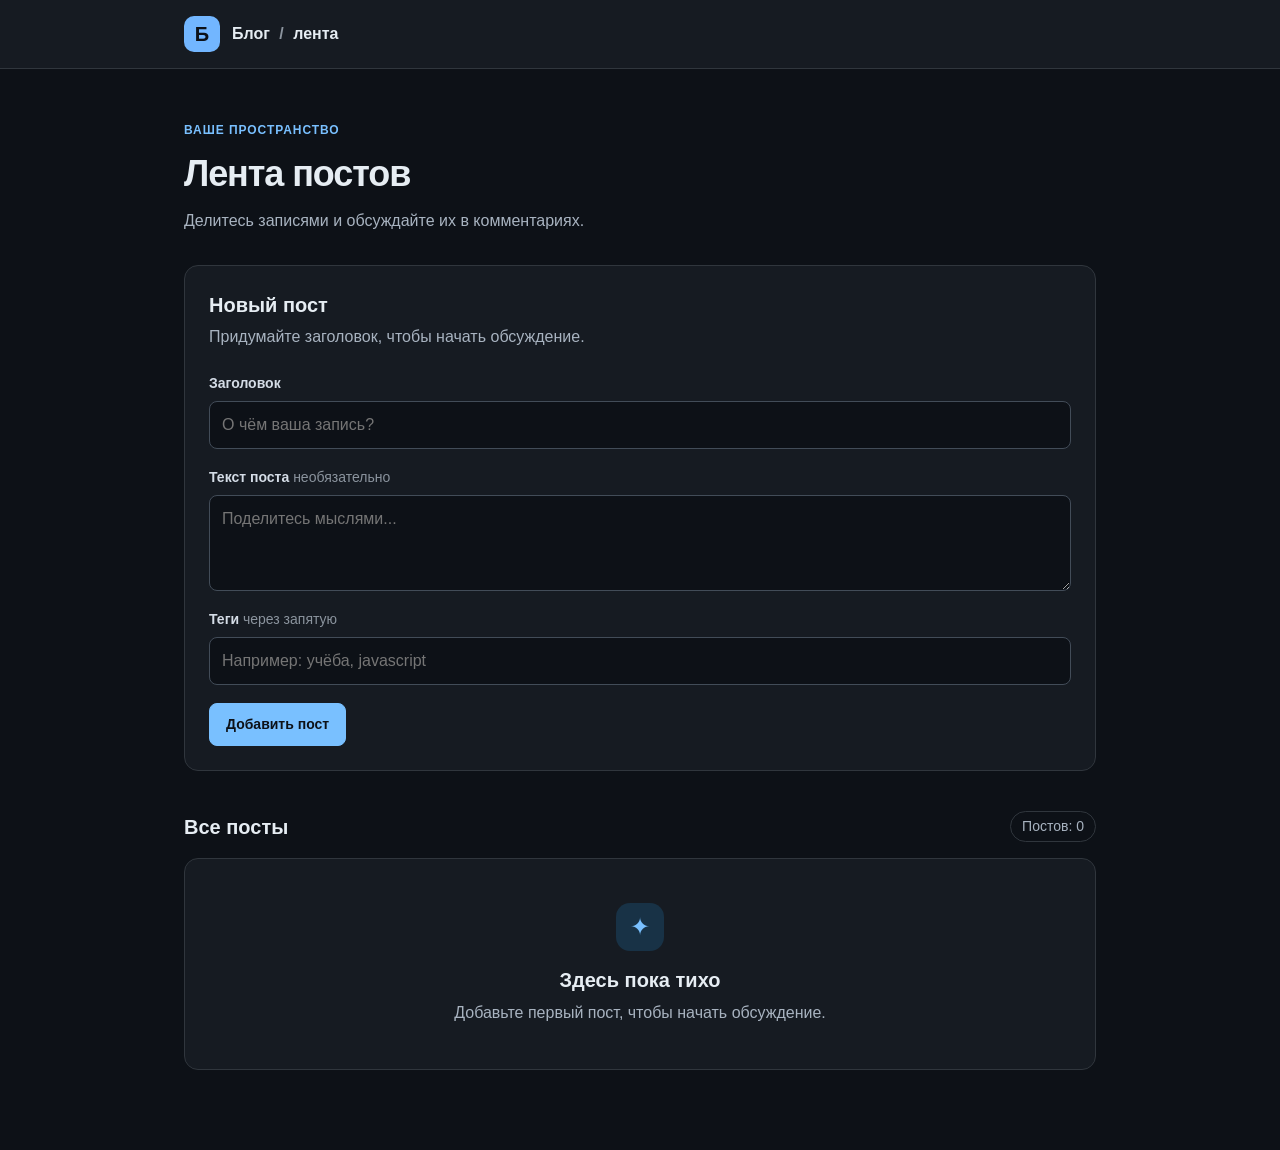
==== evdokimov.artem/lab4/index.html @ 64b87ba7 "Add lab 4 variant 10" ====
<!doctype html>
<html lang="ru">
  <head>
    <meta charset="utf-8" />
    <meta name="viewport" content="width=device-width, initial-scale=1" />
    <title>Лента постов</title>
    <link rel="icon" href="data:," />
    <link rel="stylesheet" href="styles.css" />
    <script type="module" src="main.js"></script>
  </head>
  <body>
    <header class="site-header">
      <div class="header-inner">
        <span class="brand-mark" aria-hidden="true">Б</span>
        <span class="brand-name">Блог <span> / </span> лента</span>
      </div>
    </header>
    <main class="page">
      <div class="page-heading">
        <div>
          <p class="eyebrow">ВАШЕ ПРОСТРАНСТВО</p>
          <h1>Лента постов</h1>
          <p class="page-description">
            Делитесь записями и обсуждайте их в комментариях.
          </p>
        </div>
      </div>
      <section class="composer" aria-labelledby="composer-title">
        <div class="section-heading">
          <div>
            <h2 id="composer-title">Новый пост</h2>
            <p>Придумайте заголовок, чтобы начать обсуждение.</p>
          </div>
        </div>
        <form class="post-form" data-testid="entity-form">
          <div class="field field-title">
            <label for="post-title">Заголовок</label>
            <input
              id="post-title"
              name="title"
              type="text"
              placeholder="О чём ваша запись?"
              required
            />
          </div>
          <div class="field field-content">
            <label for="post-content"
              >Текст поста <span class="optional">необязательно</span></label
            >
            <textarea
              id="post-content"
              name="content"
              rows="3"
              placeholder="Поделитесь мыслями..."
            ></textarea>
          </div>
          <div class="field field-tags">
            <label for="post-tags"
              >Теги <span class="optional">через запятую</span></label
            >
            <input
              id="post-tags"
              name="tags"
              type="text"
              placeholder="Например: учёба, javascript"
            />
          </div>
          <button class="primary-button" type="submit">Добавить пост</button>
        </form>
        <p class="error" role="alert" data-error></p>
      </section>
      <div class="feed-heading">
        <h2>Все посты</h2>
        <span class="count-badge">Постов: <span data-count>0</span></span>
      </div>
      <section
        class="feed"
        aria-label="Список постов"
        data-testid="entity-list"
      ></section>
      <div class="empty-state" data-empty>
        <div class="empty-icon" aria-hidden="true">✦</div>
        <h2>Здесь пока тихо</h2>
        <p>Добавьте первый пост, чтобы начать обсуждение.</p>
      </div>
    </main>
  </body>
</html>
---- evdokimov.artem/lab4/styles.css ----
* {
  box-sizing: border-box;
}

body {
  margin: 0;
  background: #0d1117;
  color: #e6edf3;
  font-family: Arial, sans-serif;
  font-size: 16px;
  line-height: 1.5;
}

.site-header {
  border-bottom: 1px solid #30363d;
  background: #161b22;
}

.header-inner {
  display: flex;
  align-items: center;
  gap: 12px;
  max-width: 960px;
  margin: auto;
  padding: 16px 24px;
}

.brand-mark {
  display: grid;
  width: 36px;
  height: 36px;
  place-items: center;
  border-radius: 10px;
  background: #72b6ff;
  color: #0d1117;
  font-size: 20px;
  font-weight: 700;
}

.brand-name {
  font-weight: 700;
}

.brand-name span {
  padding: 0 5px;
  color: #8b949e;
}

.page {
  max-width: 960px;
  margin: auto;
  padding: 52px 24px 80px;
}

.page-heading {
  margin-bottom: 32px;
}

.eyebrow,
.post-number {
  margin: 0 0 8px;
  color: #79c0ff;
  font-size: 12px;
  font-weight: 700;
  letter-spacing: 0.08em;
}

h1,
h2,
h3,
p {
  margin-top: 0;
}

h1 {
  margin-bottom: 8px;
  font-size: 36px;
  letter-spacing: -0.03em;
}

.page-description,
.section-heading p,
.hint,
.post-meta {
  margin-bottom: 0;
  color: #a8b3c0;
}

.composer,
.post-card,
.empty-state {
  border: 1px solid #30363d;
  border-radius: 14px;
  background: #161b22;
}

.composer {
  padding: 24px;
}

.section-heading h2,
.feed-heading h2 {
  margin: 0;
  font-size: 20px;
}

.section-heading p {
  margin-top: 5px;
}

.post-form {
  display: grid;
  grid-template-columns: 1fr;
  gap: 18px 16px;
  margin-top: 24px;
}

.field-content {
  grid-column: 1 / -1;
}

label {
  display: block;
  color: #d4dce6;
  font-size: 14px;
  font-weight: 700;
}

.optional {
  color: #8b949e;
  font-weight: 400;
}

input,
textarea {
  display: block;
  width: 100%;
  min-width: 0;
  margin-top: 7px;
  padding: 11px 12px;
  border: 1px solid #424c58;
  border-radius: 8px;
  background: #0d1117;
  color: #e6edf3;
  font: inherit;
  font-weight: 400;
}

textarea {
  resize: vertical;
}

button {
  padding: 10px 16px;
  border: 1px solid #424c58;
  border-radius: 8px;
  background: #21262d;
  color: #e6edf3;
  font: inherit;
  font-size: 14px;
  font-weight: 700;
  cursor: pointer;
}

input:focus,
textarea:focus,
summary:focus-visible,
button:focus-visible {
  outline: 2px solid #58a6ff;
  outline-offset: 2px;
}

button:hover {
  background: #303b49;
}

.post-form button {
  grid-column: 1 / -1;
  justify-self: start;
}

.primary-button {
  border-color: #79c0ff;
  background: #79c0ff;
  color: #0d1117;
}

.primary-button:hover {
  background: #a5d4ff;
}

.error {
  margin: 12px 0 0;
  color: #ff8c8c;
}

.error:empty {
  display: none;
}

.feed-heading {
  display: flex;
  align-items: center;
  justify-content: space-between;
  gap: 16px;
  margin: 40px 0 16px;
}

.count-badge {
  padding: 4px 11px;
  border: 1px solid #30363d;
  border-radius: 20px;
  color: #a8b3c0;
  font-size: 14px;
}

.feed {
  display: grid;
  gap: 14px;
}

.post-card {
  position: relative;
  padding: 24px;
  overflow-wrap: anywhere;
}

.post-summary {
  display: flex;
  align-items: center;
  justify-content: space-between;
  gap: 20px;
  padding-right: 150px;
  cursor: pointer;
  list-style: none;
}

.post-summary::-webkit-details-marker {
  display: none;
}

.card-title h2 {
  margin: 0 0 6px;
  font-size: 22px;
}

.post-meta {
  font-size: 14px;
}

.open-label {
  position: absolute;
  top: 24px;
  right: 24px;
  flex-shrink: 0;
  color: #79c0ff;
  font-size: 14px;
  font-weight: 700;
}

.post-content {
  margin-top: 20px;
  padding-top: 20px;
  border-top: 1px solid #30363d;
}

.post-text {
  margin: 0 0 24px;
  white-space: pre-wrap;
}

.block-label {
  margin: 0 0 10px;
  font-size: 15px;
}

.comment-heading,
.tag-heading {
  margin-top: 24px;
}

.hint {
  font-size: 14px;
}

.tags,
.comments {
  margin: 0 0 16px;
  padding: 0;
  list-style: none;
}

.tags {
  display: flex;
  flex-wrap: wrap;
  gap: 8px;
}

.tags li {
  display: flex;
  align-items: center;
  gap: 8px;
  padding: 5px 8px 5px 12px;
  border: 1px solid #275a80;
  border-radius: 20px;
  background: #102b40;
  color: #a5d4ff;
  font-size: 14px;
}

.remove-tag {
  padding: 0;
  border: 0;
  background: transparent;
  color: #a5d4ff;
  font-size: 20px;
  line-height: 1;
}

.inline-form {
  display: grid;
  gap: 12px;
  margin-top: 16px;
}

.inline-form button {
  justify-self: start;
}

.comment {
  margin-top: 12px;
  padding: 12px 14px;
  border-radius: 8px;
  background: #0d1117;
}

.comment strong {
  font-size: 14px;
}

.comment p {
  margin: 5px 0 0;
  white-space: pre-wrap;
}

.delete-post {
  margin-top: 22px;
  color: #ffaaa4;
}

.empty-state {
  padding: 44px 24px;
  text-align: center;
}

.empty-state[hidden] {
  display: none;
}

.empty-icon {
  display: grid;
  width: 48px;
  height: 48px;
  margin: 0 auto 14px;
  place-items: center;
  border-radius: 14px;
  background: #183246;
  color: #79c0ff;
  font-size: 24px;
}

.empty-state h2 {
  margin: 0 0 6px;
  font-size: 20px;
}

.empty-state p {
  margin: 0;
  color: #a8b3c0;
}

@media (width <= 560px) {
  .page {
    padding: 32px 16px 60px;
  }

  .header-inner {
    padding-right: 16px;
    padding-left: 16px;
  }

  .composer,
  .post-card {
    padding: 18px;
  }

  .post-form {
    grid-template-columns: 1fr;
  }

  .field-content,
  .post-form button {
    grid-column: auto;
  }
}

.edit-form {
  display: grid;
  gap: 12px;
}

.edit-form button {
  justify-self: start;
}

.header-tags {
  margin: 8px 0;
}

.edit-post {
  position: absolute;
  top: 24px;
  right: 105px;
  padding: 0;
  border: 0;
  background: transparent;
  color: #79c0ff;
  font-size: 14px;
  font-weight: 700;
}

.edit-post:hover {
  background: transparent;
  color: #a5d4ff;
}

.editing-tags {
  margin: 8px 150px 0 0;
}

.tags .add-tag-item {
  padding: 0;
  border-color: #3a624a;
  background: #163a27;
}

.add-tag-button {
  padding: 5px 12px;
  border: 0;
  border-radius: 20px;
  background: transparent;
  color: #91e3ab;
}

.add-tag-button:hover {
  background: #235238;
}

.tag-form:not([hidden]) {
  display: flex;
  gap: 6px;
  padding: 4px;
}

.tag-form input {
  width: 150px;
  padding: 4px 8px;
}

.tag-form button {
  padding: 4px 8px;
}
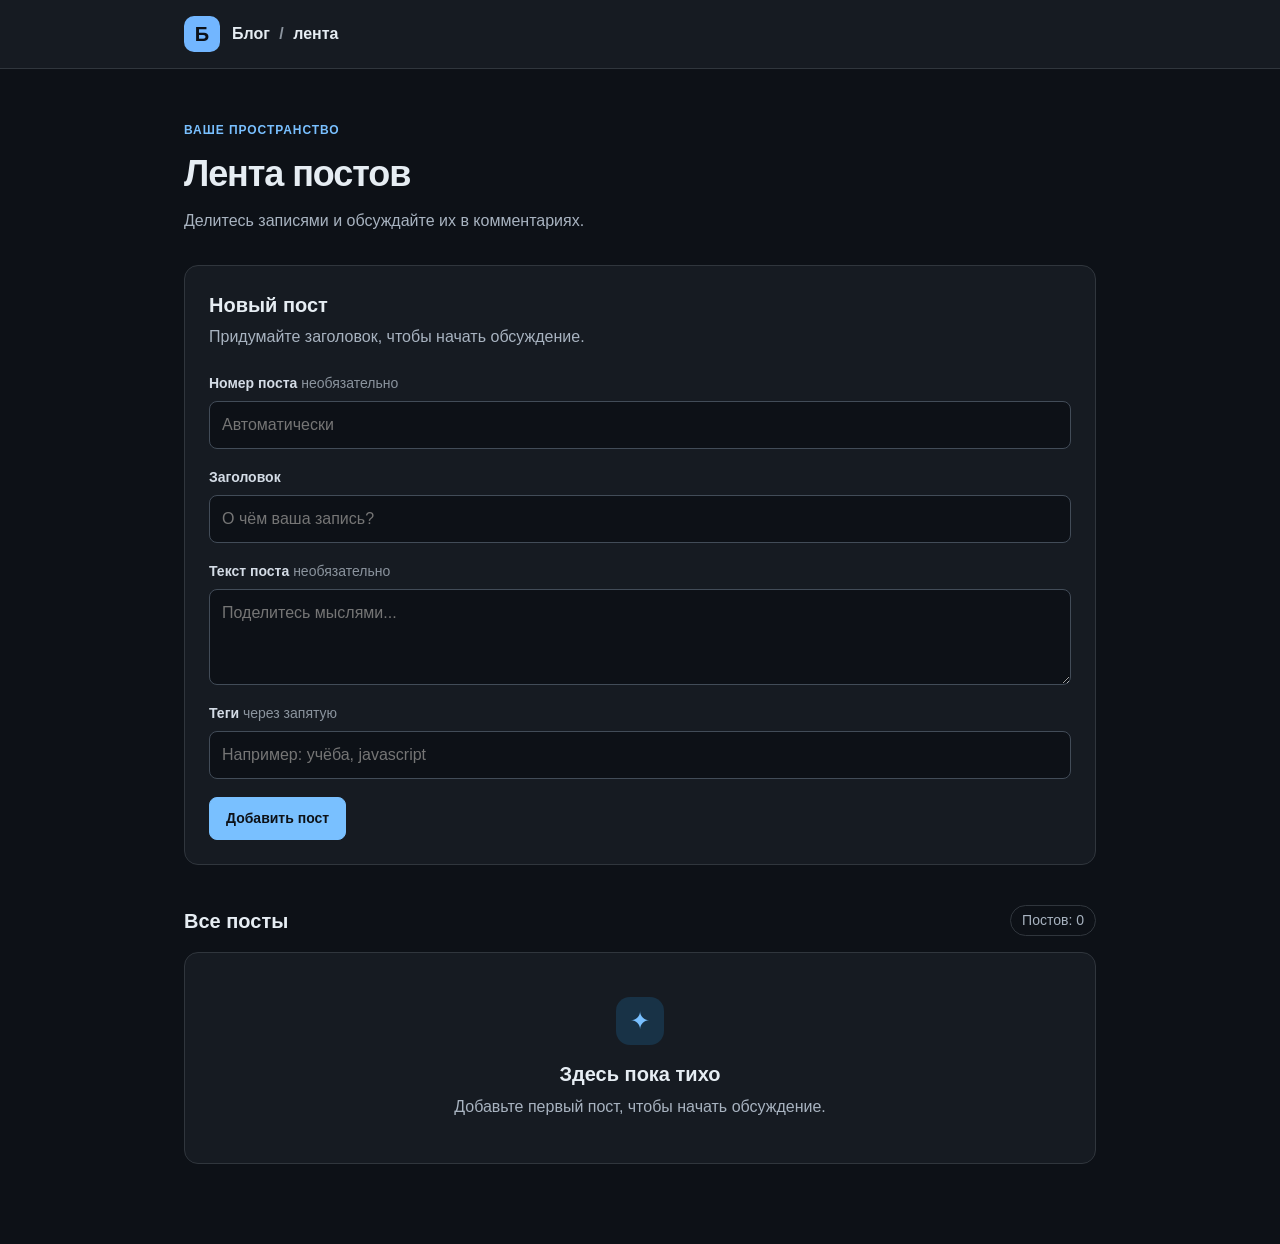
==== commit 4cbec002: "Support explicit post identifiers" ====
--- a/evdokimov.artem/lab4/index.html
+++ b/evdokimov.artem/lab4/index.html
@@ -33,6 +33,19 @@
           </div>
         </div>
         <form class="post-form" data-testid="entity-form">
+          <div class="field">
+            <label for="post-id"
+              >Номер поста <span class="optional">необязательно</span></label
+            >
+            <input
+              id="post-id"
+              name="id"
+              type="number"
+              min="1"
+              step="1"
+              placeholder="Автоматически"
+            />
+          </div>
           <div class="field field-title">
             <label for="post-title">Заголовок</label>
             <input
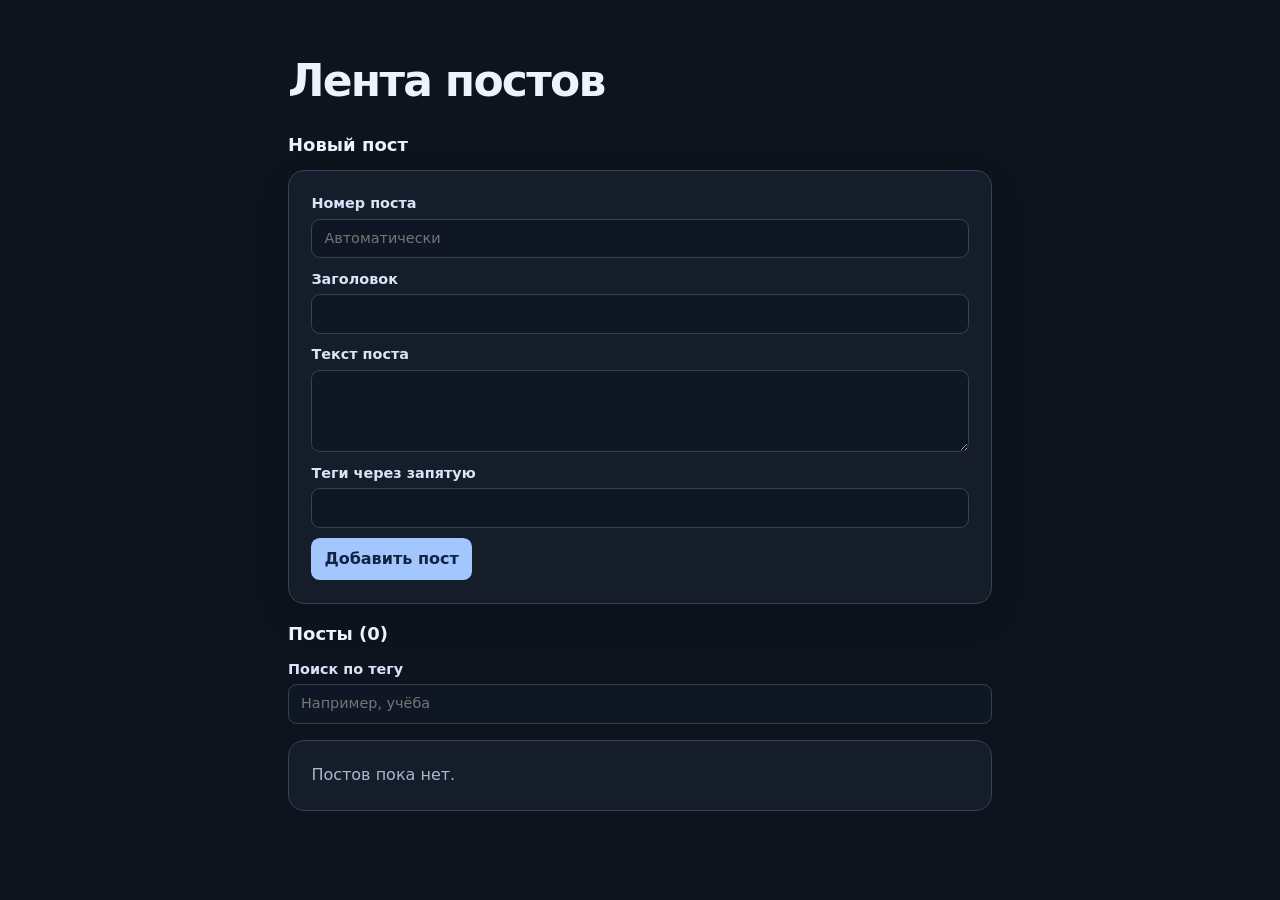
==== commit ba239260: "Simplify lab 4 blog interface" ====
--- a/evdokimov.artem/lab4/index.html
+++ b/evdokimov.artem/lab4/index.html
@@ -4,98 +4,47 @@
     <meta charset="utf-8" />
     <meta name="viewport" content="width=device-width, initial-scale=1" />
     <title>Лента постов</title>
-    <link rel="icon" href="data:," />
     <link rel="stylesheet" href="styles.css" />
     <script type="module" src="main.js"></script>
   </head>
   <body>
-    <header class="site-header">
-      <div class="header-inner">
-        <span class="brand-mark" aria-hidden="true">Б</span>
-        <span class="brand-name">Блог <span> / </span> лента</span>
-      </div>
-    </header>
-    <main class="page">
-      <div class="page-heading">
-        <div>
-          <p class="eyebrow">ВАШЕ ПРОСТРАНСТВО</p>
-          <h1>Лента постов</h1>
-          <p class="page-description">
-            Делитесь записями и обсуждайте их в комментариях.
-          </p>
-        </div>
-      </div>
-      <section class="composer" aria-labelledby="composer-title">
-        <div class="section-heading">
-          <div>
-            <h2 id="composer-title">Новый пост</h2>
-            <p>Придумайте заголовок, чтобы начать обсуждение.</p>
-          </div>
-        </div>
-        <form class="post-form" data-testid="entity-form">
-          <div class="field">
-            <label for="post-id"
-              >Номер поста <span class="optional">необязательно</span></label
-            >
-            <input
-              id="post-id"
-              name="id"
-              type="number"
-              min="1"
-              step="1"
-              placeholder="Автоматически"
-            />
-          </div>
-          <div class="field field-title">
-            <label for="post-title">Заголовок</label>
-            <input
-              id="post-title"
-              name="title"
-              type="text"
-              placeholder="О чём ваша запись?"
-              required
-            />
-          </div>
-          <div class="field field-content">
-            <label for="post-content"
-              >Текст поста <span class="optional">необязательно</span></label
-            >
-            <textarea
-              id="post-content"
-              name="content"
-              rows="3"
-              placeholder="Поделитесь мыслями..."
-            ></textarea>
-          </div>
-          <div class="field field-tags">
-            <label for="post-tags"
-              >Теги <span class="optional">через запятую</span></label
-            >
-            <input
-              id="post-tags"
-              name="tags"
-              type="text"
-              placeholder="Например: учёба, javascript"
-            />
-          </div>
-          <button class="primary-button" type="submit">Добавить пост</button>
-        </form>
-        <p class="error" role="alert" data-error></p>
-      </section>
-      <div class="feed-heading">
-        <h2>Все посты</h2>
-        <span class="count-badge">Постов: <span data-count>0</span></span>
-      </div>
-      <section
-        class="feed"
-        aria-label="Список постов"
-        data-testid="entity-list"
-      ></section>
-      <div class="empty-state" data-empty>
-        <div class="empty-icon" aria-hidden="true">✦</div>
-        <h2>Здесь пока тихо</h2>
-        <p>Добавьте первый пост, чтобы начать обсуждение.</p>
-      </div>
+    <main>
+      <h1>Лента постов</h1>
+      <h2>Новый пост</h2>
+      <form data-testid="entity-form">
+        <label>
+          Номер поста
+          <input
+            id="post-id"
+            name="id"
+            type="number"
+            min="1"
+            step="1"
+            placeholder="Автоматически"
+          />
+        </label>
+        <label>
+          Заголовок
+          <input id="post-title" name="title" type="text" required />
+        </label>
+        <label>
+          Текст поста
+          <textarea id="post-content" name="content" rows="3"></textarea>
+        </label>
+        <label>
+          Теги через запятую
+          <input id="post-tags" name="tags" type="text" />
+        </label>
+        <button type="submit">Добавить пост</button>
+      </form>
+      <p role="alert" data-error></p>
+      <h2>Посты (<span data-count>0</span>)</h2>
+      <label>
+        Поиск по тегу
+        <input id="tag-search" type="search" placeholder="Например, учёба" />
+      </label>
+      <section aria-label="Список постов" data-testid="entity-list"></section>
+      <p data-empty>Постов пока нет.</p>
     </main>
   </body>
 </html>
--- a/evdokimov.artem/lab4/styles.css
+++ b/evdokimov.artem/lab4/styles.css
@@ -1,148 +1,96 @@
-* {
-  box-sizing: border-box;
+:root {
+  color-scheme: dark;
+  font:
+    1rem/1.5 system-ui,
+    sans-serif;
+
+  --surface: #161d2a;
+  --border: #354157;
+  --muted: #a9b7ce;
+  --accent: #a4c6ff;
 }
 
 body {
   margin: 0;
-  background: #0d1117;
-  color: #e6edf3;
-  font-family: Arial, sans-serif;
-  font-size: 16px;
-  line-height: 1.5;
+  background: #0e131d;
+  color: #edf2fc;
 }
 
-.site-header {
-  border-bottom: 1px solid #30363d;
-  background: #161b22;
-}
-
-.header-inner {
-  display: flex;
-  align-items: center;
-  gap: 12px;
-  max-width: 960px;
-  margin: auto;
-  padding: 16px 24px;
-}
-
-.brand-mark {
-  display: grid;
-  width: 36px;
-  height: 36px;
-  place-items: center;
-  border-radius: 10px;
-  background: #72b6ff;
-  color: #0d1117;
-  font-size: 20px;
-  font-weight: 700;
-}
-
-.brand-name {
-  font-weight: 700;
-}
-
-.brand-name span {
-  padding: 0 5px;
-  color: #8b949e;
-}
-
-.page {
-  max-width: 960px;
-  margin: auto;
-  padding: 52px 24px 80px;
-}
-
-.page-heading {
-  margin-bottom: 32px;
-}
-
-.eyebrow,
-.post-number {
-  margin: 0 0 8px;
-  color: #79c0ff;
-  font-size: 12px;
-  font-weight: 700;
-  letter-spacing: 0.08em;
-}
-
-h1,
-h2,
-h3,
-p {
-  margin-top: 0;
+main {
+  width: min(44rem, calc(100% - 2rem));
+  margin: clamp(1.5rem, 6vw, 3.5rem) auto;
 }
 
 h1 {
-  margin-bottom: 8px;
-  font-size: 36px;
-  letter-spacing: -0.03em;
+  margin: 0 0 1.5rem;
+  font-size: clamp(2rem, 5vw, 2.75rem);
+  line-height: 1.15;
+  letter-spacing: -0.04em;
 }
 
-.page-description,
-.section-heading p,
-.hint,
-.post-meta {
-  margin-bottom: 0;
-  color: #a8b3c0;
+h2,
+h3,
+h4 {
+  margin: 0 0 0.75rem;
+  font-size: 1.125rem;
 }
 
-.composer,
-.post-card,
-.empty-state {
-  border: 1px solid #30363d;
-  border-radius: 14px;
-  background: #161b22;
+article,
+[data-testid='entity-form'],
+[data-empty] {
+  padding: clamp(0.9rem, 4vw, 1.4rem);
+  border: 1px solid var(--border);
+  border-radius: 1rem;
+  background: var(--surface);
 }
 
-.composer {
-  padding: 24px;
+[data-testid='entity-form'] {
+  gap: 0.9rem;
+  box-shadow: 0 12px 32px rgb(0 0 0 / 0.18);
 }
 
-.section-heading h2,
-.feed-heading h2 {
-  margin: 0;
-  font-size: 20px;
+[data-testid='entity-list'] {
+  margin-top: 0.75rem;
 }
 
-.section-heading p {
-  margin-top: 5px;
+article + article {
+  margin-top: 0.75rem;
 }
 
-.post-form {
+form:not([hidden]) {
   display: grid;
-  grid-template-columns: 1fr;
-  gap: 18px 16px;
-  margin-top: 24px;
+  gap: 0.65rem;
+  justify-items: start;
 }
 
-.field-content {
-  grid-column: 1 / -1;
+label,
+input,
+textarea {
+  box-sizing: border-box;
+  display: block;
+  width: 100%;
 }
 
 label {
-  display: block;
-  color: #d4dce6;
-  font-size: 14px;
-  font-weight: 700;
+  color: #d9e4f8;
+  font-size: 0.9rem;
+  font-weight: 600;
 }
 
-.optional {
-  color: #8b949e;
-  font-weight: 400;
+input,
+textarea,
+button {
+  border: 1px solid var(--border);
+  border-radius: 0.55rem;
+  padding: 0.5rem 0.75rem;
+  font: inherit;
 }
 
 input,
 textarea {
-  display: block;
-  width: 100%;
-  min-width: 0;
-  margin-top: 7px;
-  padding: 11px 12px;
-  border: 1px solid #424c58;
-  border-radius: 8px;
-  background: #0d1117;
-  color: #e6edf3;
-  font: inherit;
+  margin-top: 0.25rem;
+  background: #101724;
+  color: #edf2fc;
   font-weight: 400;
 }
 
@@ -151,322 +99,84 @@
 }
 
 button {
-  padding: 10px 16px;
-  border: 1px solid #424c58;
-  border-radius: 8px;
-  background: #21262d;
-  color: #e6edf3;
-  font: inherit;
-  font-size: 14px;
-  font-weight: 700;
   cursor: pointer;
+  background: #26334a;
+  color: #edf2fc;
 }
 
-input:focus,
-textarea:focus,
-summary:focus-visible,
-button:focus-visible {
-  outline: 2px solid #58a6ff;
+article > button {
+  margin: 0.85rem 0.5rem 0 0;
+}
+
+button:hover {
+  border-color: var(--accent);
+}
+
+button:focus-visible,
+input:focus-visible,
+textarea:focus-visible {
+  outline: 2px solid var(--accent);
   outline-offset: 2px;
 }
 
-button:hover {
-  background: #303b49;
+[data-testid='entity-form'] button {
+  border-color: transparent;
+  background: var(--accent);
+  color: #102444;
+  font-weight: 700;
 }
 
-.post-form button {
-  grid-column: 1 / -1;
-  justify-self: start;
+.post-title {
+  color: #edf2fc;
+  font-size: 1.15rem;
 }
 
-.primary-button {
-  border-color: #79c0ff;
-  background: #79c0ff;
-  color: #0d1117;
+.post-meta {
+  display: block;
+  margin-top: 0.3rem;
+  font-size: 0.85rem;
 }
 
-.primary-button:hover {
-  background: #a5d4ff;
+.post-meta,
+[data-empty] {
+  color: var(--muted);
 }
 
-.error {
-  margin: 12px 0 0;
-  color: #ff8c8c;
-}
-
-.error:empty {
-  display: none;
-}
-
-.feed-heading {
-  display: flex;
-  align-items: center;
-  justify-content: space-between;
-  gap: 16px;
-  margin: 40px 0 16px;
-}
-
-.count-badge {
-  padding: 4px 11px;
-  border: 1px solid #30363d;
-  border-radius: 20px;
-  color: #a8b3c0;
-  font-size: 14px;
-}
-
-.feed {
-  display: grid;
-  gap: 14px;
-}
-
-.post-card {
-  position: relative;
-  padding: 24px;
+.post-content,
+.comments {
+  margin-top: 0.85rem;
+  padding-top: 0.85rem;
+  border-top: 1px solid var(--border);
   overflow-wrap: anywhere;
 }
 
-.post-summary {
-  display: flex;
-  align-items: center;
-  justify-content: space-between;
-  gap: 20px;
-  padding-right: 150px;
-  cursor: pointer;
-  list-style: none;
-}
-
-.post-summary::-webkit-details-marker {
-  display: none;
-}
-
-.card-title h2 {
-  margin: 0 0 6px;
-  font-size: 22px;
-}
-
-.post-meta {
-  font-size: 14px;
-}
-
-.open-label {
-  position: absolute;
-  top: 24px;
-  right: 24px;
-  flex-shrink: 0;
-  color: #79c0ff;
-  font-size: 14px;
-  font-weight: 700;
-}
-
-.post-content {
-  margin-top: 20px;
-  padding-top: 20px;
-  border-top: 1px solid #30363d;
-}
-
 .post-text {
-  margin: 0 0 24px;
+  margin-top: 0;
   white-space: pre-wrap;
 }
 
-.block-label {
-  margin: 0 0 10px;
-  font-size: 15px;
-}
-
-.comment-heading,
-.tag-heading {
-  margin-top: 24px;
-}
-
-.hint {
-  font-size: 14px;
-}
-
-.tags,
-.comments {
-  margin: 0 0 16px;
+.tags {
+  color: var(--accent);
+  display: flex;
+  flex-wrap: wrap;
+  align-items: center;
+  gap: 0.5rem;
   padding: 0;
   list-style: none;
 }
 
-.tags {
-  display: flex;
-  flex-wrap: wrap;
-  gap: 8px;
-}
-
 .tags li {
-  display: flex;
-  align-items: center;
-  gap: 8px;
-  padding: 5px 8px 5px 12px;
-  border: 1px solid #275a80;
-  border-radius: 20px;
-  background: #102b40;
-  color: #a5d4ff;
-  font-size: 14px;
-}
-
-.remove-tag {
-  padding: 0;
-  border: 0;
-  background: transparent;
-  color: #a5d4ff;
-  font-size: 20px;
-  line-height: 1;
-}
-
-.inline-form {
-  display: grid;
-  gap: 12px;
-  margin-top: 16px;
-}
-
-.inline-form button {
-  justify-self: start;
-}
-
-.comment {
-  margin-top: 12px;
-  padding: 12px 14px;
-  border-radius: 8px;
-  background: #0d1117;
-}
-
-.comment strong {
-  font-size: 14px;
-}
-
-.comment p {
-  margin: 5px 0 0;
-  white-space: pre-wrap;
-}
-
-.delete-post {
-  margin-top: 22px;
-  color: #ffaaa4;
-}
-
-.empty-state {
-  padding: 44px 24px;
-  text-align: center;
-}
-
-.empty-state[hidden] {
-  display: none;
-}
-
-.empty-icon {
-  display: grid;
-  width: 48px;
-  height: 48px;
-  margin: 0 auto 14px;
-  place-items: center;
-  border-radius: 14px;
-  background: #183246;
-  color: #79c0ff;
-  font-size: 24px;
-}
-
-.empty-state h2 {
-  margin: 0 0 6px;
-  font-size: 20px;
-}
-
-.empty-state p {
-  margin: 0;
-  color: #a8b3c0;
-}
-
-@media (width <= 560px) {
-  .page {
-    padding: 32px 16px 60px;
-  }
-
-  .header-inner {
-    padding-right: 16px;
-    padding-left: 16px;
-  }
-
-  .composer,
-  .post-card {
-    padding: 18px;
-  }
-
-  .post-form {
-    grid-template-columns: 1fr;
-  }
-
-  .field-content,
-  .post-form button {
-    grid-column: auto;
-  }
-}
-
-.edit-form {
-  display: grid;
-  gap: 12px;
-}
-
-.edit-form button {
-  justify-self: start;
-}
-
-.header-tags {
-  margin: 8px 0;
-}
-
-.edit-post {
-  position: absolute;
-  top: 24px;
-  right: 105px;
-  padding: 0;
-  border: 0;
-  background: transparent;
-  color: #79c0ff;
-  font-size: 14px;
-  font-weight: 700;
-}
-
-.edit-post:hover {
-  background: transparent;
-  color: #a5d4ff;
-}
-
-.editing-tags {
-  margin: 8px 150px 0 0;
-}
-
-.tags .add-tag-item {
-  padding: 0;
-  border-color: #3a624a;
-  background: #163a27;
+  padding: 0.2rem 0.5rem;
+  border-radius: 0.55rem;
+  background: #202f48;
+  overflow-wrap: anywhere;
 }
 
 .add-tag-button {
-  padding: 5px 12px;
-  border: 0;
-  border-radius: 20px;
-  background: transparent;
-  color: #91e3ab;
+  color: #a9e8c5;
 }
 
-.add-tag-button:hover {
-  background: #235238;
+[data-testid='delete-entity'],
+[data-error] {
+  color: #ffb2b9;
 }
-
-.tag-form:not([hidden]) {
-  display: flex;
-  gap: 6px;
-  padding: 4px;
-}
-
-.tag-form input {
-  width: 150px;
-  padding: 4px 8px;
-}
-
-.tag-form button {
-  padding: 4px 8px;
-}
